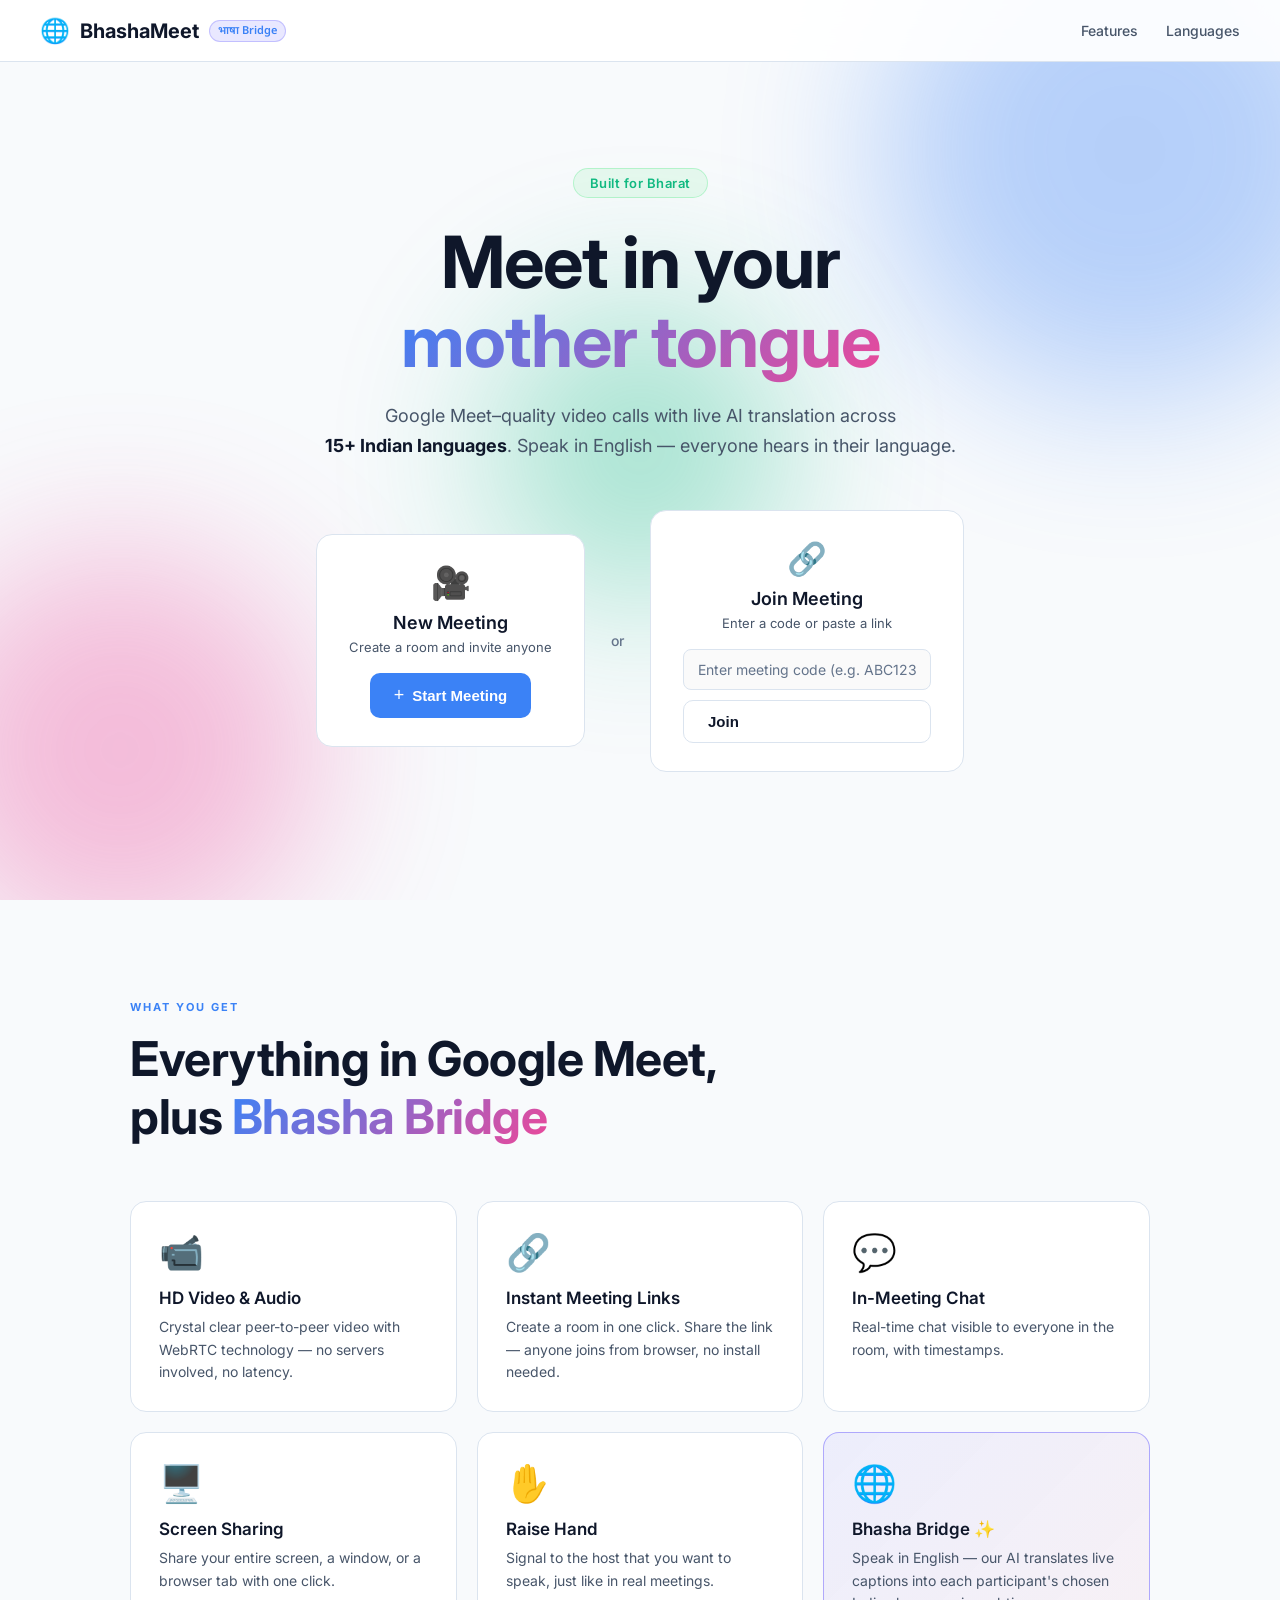
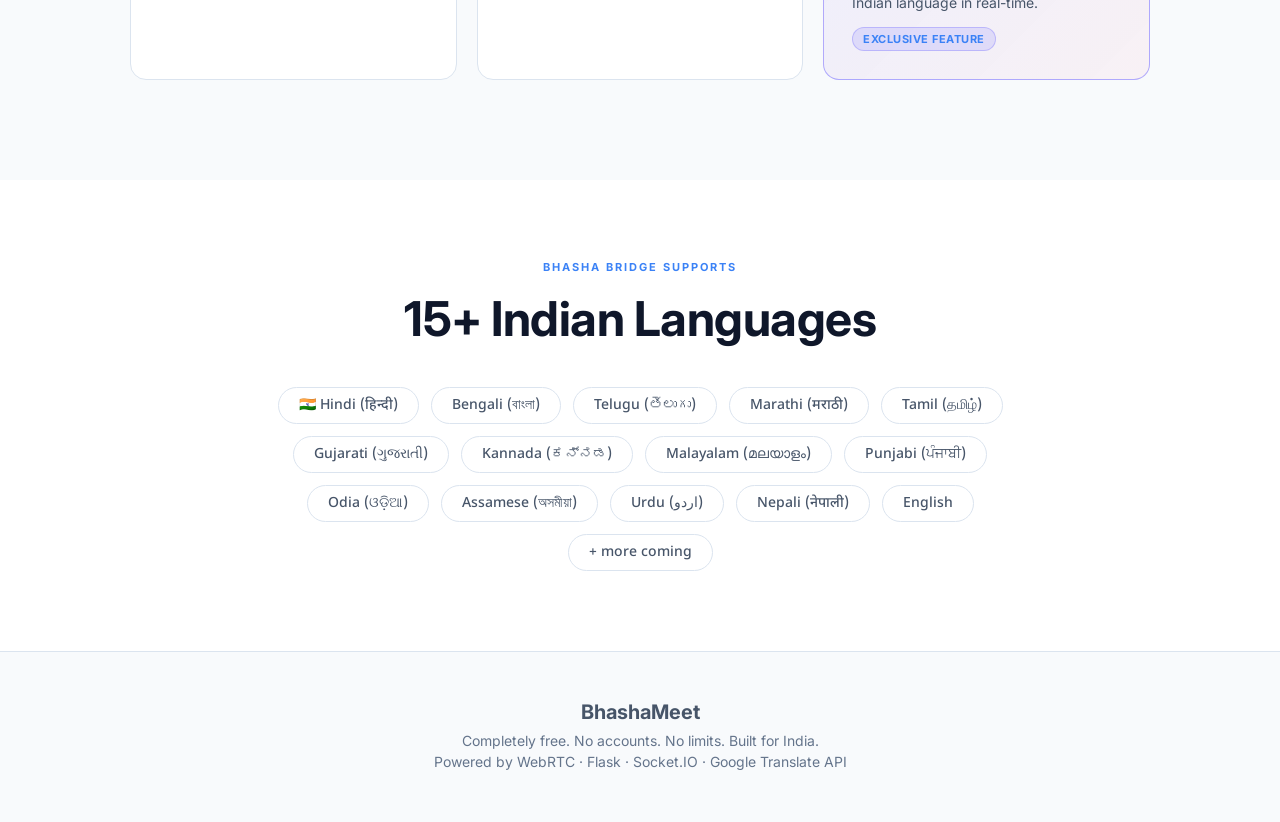
==== index.html @ 5f4cc3c0 "last final" ====
<!DOCTYPE html>
<html lang="en">
<head>
  <meta charset="UTF-8">
  <meta name="viewport" content="width=device-width, initial-scale=1.0">
  <title>BhashaMeet — भाषा Bridge Video Conferencing</title>
  <link rel="stylesheet" href="/index.css">
  <link href="https://fonts.googleapis.com/css2?family=Inter:wght@300;400;500;600;700&family=Noto+Sans+Devanagari:wght@400;600&display=swap" rel="stylesheet">
  <link rel="icon" type="image/svg+xml" href="/favicon.svg">
</head>
<body>
  <!-- Nav -->
  <nav class="navbar">
    <div class="nav-brand">
      <div class="brand-icon">🌐</div>
      <span class="brand-name">BhashaMeet</span>
      <span class="brand-tag">भाषा Bridge</span>
    </div>
    <div class="nav-links">
      <a href="#features">Features</a>
      <a href="#languages">Languages</a>
    </div>
  </nav>

  <!-- Hero -->
  <section class="hero">
    <div class="hero-bg">
      <div class="orb orb-1"></div>
      <div class="orb orb-2"></div>
      <div class="orb orb-3"></div>
    </div>
    <div class="hero-content">
      <div class="hero-badge">Built for Bharat</div>
      <h1 class="hero-title">
        Meet in your<br>
        <span class="gradient-text">mother tongue</span>
      </h1>
      <p class="hero-subtitle">
        Google Meet–quality video calls with live AI translation across<br>
        <strong>15+ Indian languages</strong>. Speak in English — everyone hears in their language.
      </p>

      <!-- Action cards -->
      <div class="action-cards">
        <div class="action-card primary">
          <div class="action-card-icon">🎥</div>
          <h3>New Meeting</h3>
          <p>Create a room and invite anyone</p>
          <button class="btn btn-primary" onclick="createMeeting()">
            <span class="btn-icon">+</span> Start Meeting
          </button>
        </div>
        <div class="action-divider">or</div>
        <div class="action-card secondary">
          <div class="action-card-icon">🔗</div>
          <h3>Join Meeting</h3>
          <p>Enter a code or paste a link</p>
          <div class="join-form">
            <input type="text" id="join-code" placeholder="Enter meeting code (e.g. ABC12345)" maxlength="20">
            <button class="btn btn-secondary" onclick="joinMeeting()">Join</button>
          </div>
        </div>
      </div>

      <!-- Loading overlay for create -->
      <div id="create-loading" class="loading-overlay" style="display:none;">
        <div class="spinner"></div>
        <p>Creating your meeting…</p>
      </div>

      <!-- Created link display -->
      <div id="meeting-created" class="meeting-created-box" style="display:none;">
        <div class="created-header">✅ Meeting Created!</div>
        <div class="created-link-row">
          <input type="text" id="meeting-link" readonly>
          <button class="btn-copy" onclick="copyLink()">📋 Copy</button>
        </div>
        <button class="btn btn-primary btn-join-now" onclick="joinCreated()">Join Now →</button>
      </div>
    </div>
  </section>

  <!-- Features -->
  <section class="features" id="features">
    <div class="section-label">WHAT YOU GET</div>
    <h2 class="section-title">Everything in Google Meet,<br>plus <span class="gradient-text">Bhasha Bridge</span></h2>
    <div class="features-grid">
      <div class="feature-card">
        <div class="feature-icon">📹</div>
        <h3>HD Video & Audio</h3>
        <p>Crystal clear peer-to-peer video with WebRTC technology — no servers involved, no latency.</p>
      </div>
      <div class="feature-card">
        <div class="feature-icon">🔗</div>
        <h3>Instant Meeting Links</h3>
        <p>Create a room in one click. Share the link — anyone joins from browser, no install needed.</p>
      </div>
      <div class="feature-card">
        <div class="feature-icon">💬</div>
        <h3>In-Meeting Chat</h3>
        <p>Real-time chat visible to everyone in the room, with timestamps.</p>
      </div>
      <div class="feature-card">
        <div class="feature-icon">🖥️</div>
        <h3>Screen Sharing</h3>
        <p>Share your entire screen, a window, or a browser tab with one click.</p>
      </div>
      <div class="feature-card">
        <div class="feature-icon">✋</div>
        <h3>Raise Hand</h3>
        <p>Signal to the host that you want to speak, just like in real meetings.</p>
      </div>
      <div class="feature-card highlight-card">
        <div class="feature-icon">🌐</div>
        <h3>Bhasha Bridge ✨</h3>
        <p>Speak in English — our AI translates live captions into each participant's chosen Indian language in real-time.</p>
        <div class="feature-badge">Exclusive Feature</div>
      </div>
    </div>
  </section>

  <!-- Languages -->
  <section class="languages-section" id="languages">
    <div class="section-label">BHASHA BRIDGE SUPPORTS</div>
    <h2 class="section-title">15+ Indian Languages</h2>
    <div class="lang-grid">
      <div class="lang-chip">🇮🇳 Hindi (हिन्दी)</div>
      <div class="lang-chip">Bengali (বাংলা)</div>
      <div class="lang-chip">Telugu (తెలుగు)</div>
      <div class="lang-chip">Marathi (मराठी)</div>
      <div class="lang-chip">Tamil (தமிழ்)</div>
      <div class="lang-chip">Gujarati (ગુજરાતી)</div>
      <div class="lang-chip">Kannada (ಕನ್ನಡ)</div>
      <div class="lang-chip">Malayalam (മലയാളം)</div>
      <div class="lang-chip">Punjabi (ਪੰਜਾਬੀ)</div>
      <div class="lang-chip">Odia (ଓଡ଼ିଆ)</div>
      <div class="lang-chip">Assamese (অসমীয়া)</div>
      <div class="lang-chip">Urdu (اردو)</div>
      <div class="lang-chip">Nepali (नेपाली)</div>
      <div class="lang-chip">English</div>
      <div class="lang-chip">+ more coming</div>
    </div>
  </section>

  <!-- Footer -->
  <footer class="footer">
    <div class="footer-brand"> BhashaMeet</div>
    <p>Completely free. No accounts. No limits. Built for India.</p>
    <p class="footer-tech">Powered by WebRTC · Flask · Socket.IO · Google Translate API</p>
  </footer>

  <script>
    let createdRoomId = null;

    async function createMeeting() {
      document.getElementById('create-loading').style.display = 'flex';
      document.getElementById('meeting-created').style.display = 'none';
      try {
        const res = await fetch('/api/create-meeting', { method: 'POST' });
        const data = await res.json();
        createdRoomId = data.room_id;
        const link = window.location.origin + data.link;
        document.getElementById('meeting-link').value = link;
        document.getElementById('create-loading').style.display = 'none';
        document.getElementById('meeting-created').style.display = 'flex';
      } catch (e) {
        alert('Failed to create meeting. Make sure the server is running.');
        document.getElementById('create-loading').style.display = 'none';
      }
    }

    function joinMeeting() {
      const code = document.getElementById('join-code').value.trim();
      if (!code) { alert('Please enter a meeting code or link.'); return; }
      // Handle full URLs and plain codes (case-insensitive)
      let roomId = code;
      if (code.includes('/meeting/')) {
        roomId = code.split('/meeting/')[1].split('/')[0];
      }
      roomId = roomId.replace(/[^A-Za-z0-9]/g, '').toUpperCase();
      if (!roomId) { alert('Please enter a valid meeting code or link.'); return; }
      window.location.href = `/meeting/${roomId}`;
    }

    function joinCreated() {
      if (createdRoomId) window.location.href = `/meeting/${createdRoomId}`;
    }

    function copyLink() {
      const input = document.getElementById('meeting-link');
      input.select();
      navigator.clipboard.writeText(input.value).then(() => {
        const btn = document.querySelector('.btn-copy');
        btn.textContent = '✅ Copied!';
        setTimeout(() => btn.textContent = '📋 Copy', 2000);
      });
    }

    document.getElementById('join-code').addEventListener('keydown', e => {
      if (e.key === 'Enter') joinMeeting();
    });
  </script>
</body>
</html>
---- index.css ----
:root {
  --bg: #f8fafc;
  --bg2: #ffffff;
  --card: #ffffff;
  --border: #dbe4ef;
  --accent: #3b82f6;
  --accent2: #ec4899;
  --accent3: #10b981;
  --text: #0f172a;
  --text2: #475569;
  --text3: #64748b;
  --radius: 16px;
  --transition: 0.2s ease;
}

*, *::before, *::after { box-sizing: border-box; margin: 0; padding: 0; }

body {
  font-family: 'Inter', sans-serif;
  background: var(--bg);
  color: var(--text);
  min-height: 100vh;
  overflow-x: hidden;
}

/* NAV */
.navbar {
  position: fixed;
  top: 0; left: 0; right: 0;
  z-index: 100;
  display: flex;
  align-items: center;
  justify-content: space-between;
  padding: 16px 40px;
  background: rgba(255,255,255,0.92);
  backdrop-filter: blur(12px);
  border-bottom: 1px solid var(--border);
}

.nav-brand { display: flex; align-items: center; gap: 10px; }
.brand-icon { font-size: 24px; }
.brand-name { font-size: 20px; font-weight: 700; color: var(--text); }
.brand-tag {
  font-size: 11px;
  font-weight: 600;
  color: var(--accent);
  background: rgba(108,99,255,0.15);
  border: 1px solid rgba(108,99,255,0.3);
  padding: 3px 8px;
  border-radius: 20px;
  font-family: 'Noto Sans Devanagari', sans-serif;
}

.nav-links { display: flex; gap: 28px; }
.nav-links a { color: var(--text2); text-decoration: none; font-size: 14px; font-weight: 500; transition: color var(--transition); }
.nav-links a:hover { color: var(--text); }

/* HERO */
.hero {
  position: relative;
  min-height: 100vh;
  display: flex;
  align-items: center;
  justify-content: center;
  padding: 120px 20px 80px;
  overflow: hidden;
}

.hero-bg { position: absolute; inset: 0; pointer-events: none; }
.orb {
  position: absolute;
  border-radius: 50%;
  filter: blur(80px);
  opacity: 0.35;
  animation: float 8s ease-in-out infinite;
}
.orb-1 { width: 500px; height: 500px; background: var(--accent); top: -100px; right: -100px; animation-delay: 0s; }
.orb-2 { width: 400px; height: 400px; background: var(--accent2); bottom: -50px; left: -80px; animation-delay: 3s; }
.orb-3 { width: 300px; height: 300px; background: var(--accent3); top: 50%; left: 50%; transform: translate(-50%,-50%); animation-delay: 6s; }

@keyframes float { 0%,100%{transform:translateY(0)} 50%{transform:translateY(-30px)} }

.hero-content {
  position: relative;
  z-index: 1;
  text-align: center;
  max-width: 780px;
  width: 100%;
}

.hero-badge {
  display: inline-flex;
  align-items: center;
  gap: 6px;
  font-size: 13px;
  font-weight: 600;
  color: var(--accent3);
  background: rgba(67,233,123,0.1);
  border: 1px solid rgba(67,233,123,0.3);
  padding: 6px 16px;
  border-radius: 30px;
  margin-bottom: 24px;
  letter-spacing: 0.5px;
}

.hero-title {
  font-size: clamp(40px, 7vw, 72px);
  font-weight: 700;
  line-height: 1.1;
  margin-bottom: 20px;
  letter-spacing: -1px;
}

.gradient-text {
  background: linear-gradient(135deg, var(--accent), var(--accent2));
  -webkit-background-clip: text;
  -webkit-text-fill-color: transparent;
  background-clip: text;
}

.hero-subtitle {
  font-size: 18px;
  color: var(--text2);
  line-height: 1.7;
  margin-bottom: 48px;
}
.hero-subtitle strong { color: var(--text); }

/* ACTION CARDS */
.action-cards {
  display: flex;
  align-items: center;
  justify-content: center;
  gap: 16px;
  flex-wrap: wrap;
}

.action-card {
  background: var(--card);
  border: 1px solid var(--border);
  border-radius: var(--radius);
  padding: 28px 32px;
  text-align: center;
  min-width: 260px;
  transition: transform var(--transition), border-color var(--transition);
}
.action-card:hover { transform: translateY(-4px); border-color: var(--accent); }
.action-card-icon { font-size: 32px; margin-bottom: 10px; }
.action-card h3 { font-size: 18px; font-weight: 600; margin-bottom: 6px; }
.action-card p { font-size: 13px; color: var(--text2); margin-bottom: 18px; }

.action-divider { color: var(--text3); font-size: 14px; font-weight: 500; padding: 10px; }

.btn {
  display: inline-flex;
  align-items: center;
  gap: 8px;
  font-size: 15px;
  font-weight: 600;
  padding: 12px 24px;
  border-radius: 10px;
  border: none;
  cursor: pointer;
  transition: all var(--transition);
  text-decoration: none;
}
.btn-icon { font-size: 18px; font-weight: 300; }
.btn-primary { background: var(--accent); color: white; }
.btn-primary:hover { background: #5a52e0; transform: translateY(-2px); }
.btn-secondary {
  background: transparent;
  border: 1px solid var(--border);
  color: var(--text);
}
.btn-secondary:hover { border-color: var(--accent); background: rgba(59,130,246,0.08); }

.join-form { display: flex; flex-direction: column; gap: 10px; }
.join-form input {
  padding: 11px 14px;
  border-radius: 8px;
  border: 1px solid var(--border);
  background: rgba(15,23,42,0.02);
  color: var(--text);
  font-size: 14px;
  outline: none;
  transition: border-color var(--transition);
  font-family: inherit;
}
.join-form input:focus { border-color: var(--accent); }
.join-form input::placeholder { color: var(--text3); }

.loading-overlay {
  display: flex;
  align-items: center;
  justify-content: center;
  gap: 12px;
  padding: 20px;
  color: var(--text2);
}
.spinner {
  width: 22px; height: 22px;
  border: 2px solid var(--border);
  border-top-color: var(--accent);
  border-radius: 50%;
  animation: spin 0.8s linear infinite;
}
@keyframes spin { to { transform: rotate(360deg); } }

.meeting-created-box {
  flex-direction: column;
  align-items: center;
  gap: 12px;
  background: rgba(67,233,123,0.06);
  border: 1px solid rgba(67,233,123,0.25);
  border-radius: var(--radius);
  padding: 20px 24px;
  margin-top: 24px;
  animation: slideUp 0.3s ease;
}
@keyframes slideUp { from { opacity:0; transform:translateY(10px); } to { opacity:1; transform:translateY(0); } }

.created-header { font-size: 16px; font-weight: 600; color: var(--accent3); }
.created-link-row { display: flex; gap: 8px; width: 100%; max-width: 500px; }
.created-link-row input {
  flex: 1;
  padding: 10px 14px;
  border-radius: 8px;
  border: 1px solid var(--border);
  background: rgba(15,23,42,0.02);
  color: var(--text);
  font-size: 13px;
  outline: none;
  font-family: monospace;
}
.btn-copy {
  padding: 10px 16px;
  border-radius: 8px;
  border: 1px solid var(--border);
  background: var(--card);
  color: var(--text);
  cursor: pointer;
  font-size: 13px;
  font-weight: 600;
  transition: all var(--transition);
}
.btn-copy:hover { border-color: var(--accent); }
.btn-join-now { margin-top: 4px; }

/* FEATURES */
.features {
  padding: 100px 40px;
  max-width: 1100px;
  margin: 0 auto;
}
.section-label {
  font-size: 11px;
  font-weight: 700;
  letter-spacing: 2px;
  color: var(--accent);
  margin-bottom: 16px;
  text-transform: uppercase;
}
.section-title {
  font-size: clamp(28px, 4vw, 48px);
  font-weight: 700;
  line-height: 1.2;
  margin-bottom: 56px;
  letter-spacing: -0.5px;
}

.features-grid {
  display: grid;
  grid-template-columns: repeat(auto-fit, minmax(300px, 1fr));
  gap: 20px;
}

.feature-card {
  background: var(--card);
  border: 1px solid var(--border);
  border-radius: var(--radius);
  padding: 28px;
  transition: transform var(--transition), border-color var(--transition);
  position: relative;
  overflow: hidden;
}
.feature-card:hover { transform: translateY(-4px); border-color: var(--accent); }
.feature-icon { font-size: 36px; margin-bottom: 14px; }
.feature-card h3 { font-size: 17px; font-weight: 600; margin-bottom: 8px; }
.feature-card p { font-size: 14px; color: var(--text2); line-height: 1.6; }

.highlight-card {
  border-color: rgba(108,99,255,0.5);
  background: linear-gradient(135deg, rgba(108,99,255,0.08), rgba(255,101,132,0.06));
}
.feature-badge {
  display: inline-block;
  margin-top: 12px;
  font-size: 11px;
  font-weight: 700;
  color: var(--accent);
  background: rgba(108,99,255,0.15);
  padding: 4px 10px;
  border-radius: 20px;
  border: 1px solid rgba(108,99,255,0.3);
  text-transform: uppercase;
  letter-spacing: 0.5px;
}

/* LANGUAGES */
.languages-section {
  padding: 80px 40px;
  background: var(--bg2);
  text-align: center;
}
.languages-section .section-title { margin-bottom: 40px; }

.lang-grid {
  display: flex;
  flex-wrap: wrap;
  gap: 12px;
  justify-content: center;
  max-width: 800px;
  margin: 0 auto;
}

.lang-chip {
  background: var(--card);
  border: 1px solid var(--border);
  border-radius: 30px;
  padding: 8px 20px;
  font-size: 14px;
  font-weight: 500;
  color: var(--text2);
  transition: all var(--transition);
  font-family: 'Noto Sans Devanagari', 'Inter', sans-serif;
}
.lang-chip:hover { border-color: var(--accent); color: var(--text); background: rgba(108,99,255,0.08); }

/* FOOTER */
.footer {
  padding: 48px 40px;
  text-align: center;
  border-top: 1px solid var(--border);
  color: var(--text3);
}
.footer-brand { font-size: 20px; font-weight: 700; color: var(--text2); margin-bottom: 8px; }
.footer p { font-size: 14px; margin-bottom: 4px; }
.footer-tech { font-size: 12px; color: var(--text3); margin-top: 4px; }

/* RESPONSIVE */
@media (max-width: 600px) {
  .navbar { padding: 12px 16px; }
  .hero { padding: 100px 16px 60px; }
  .features, .languages-section { padding: 60px 16px; }
  .action-card { min-width: 100%; }
  .action-divider { display: none; }
  .created-link-row { flex-direction: column; }
}
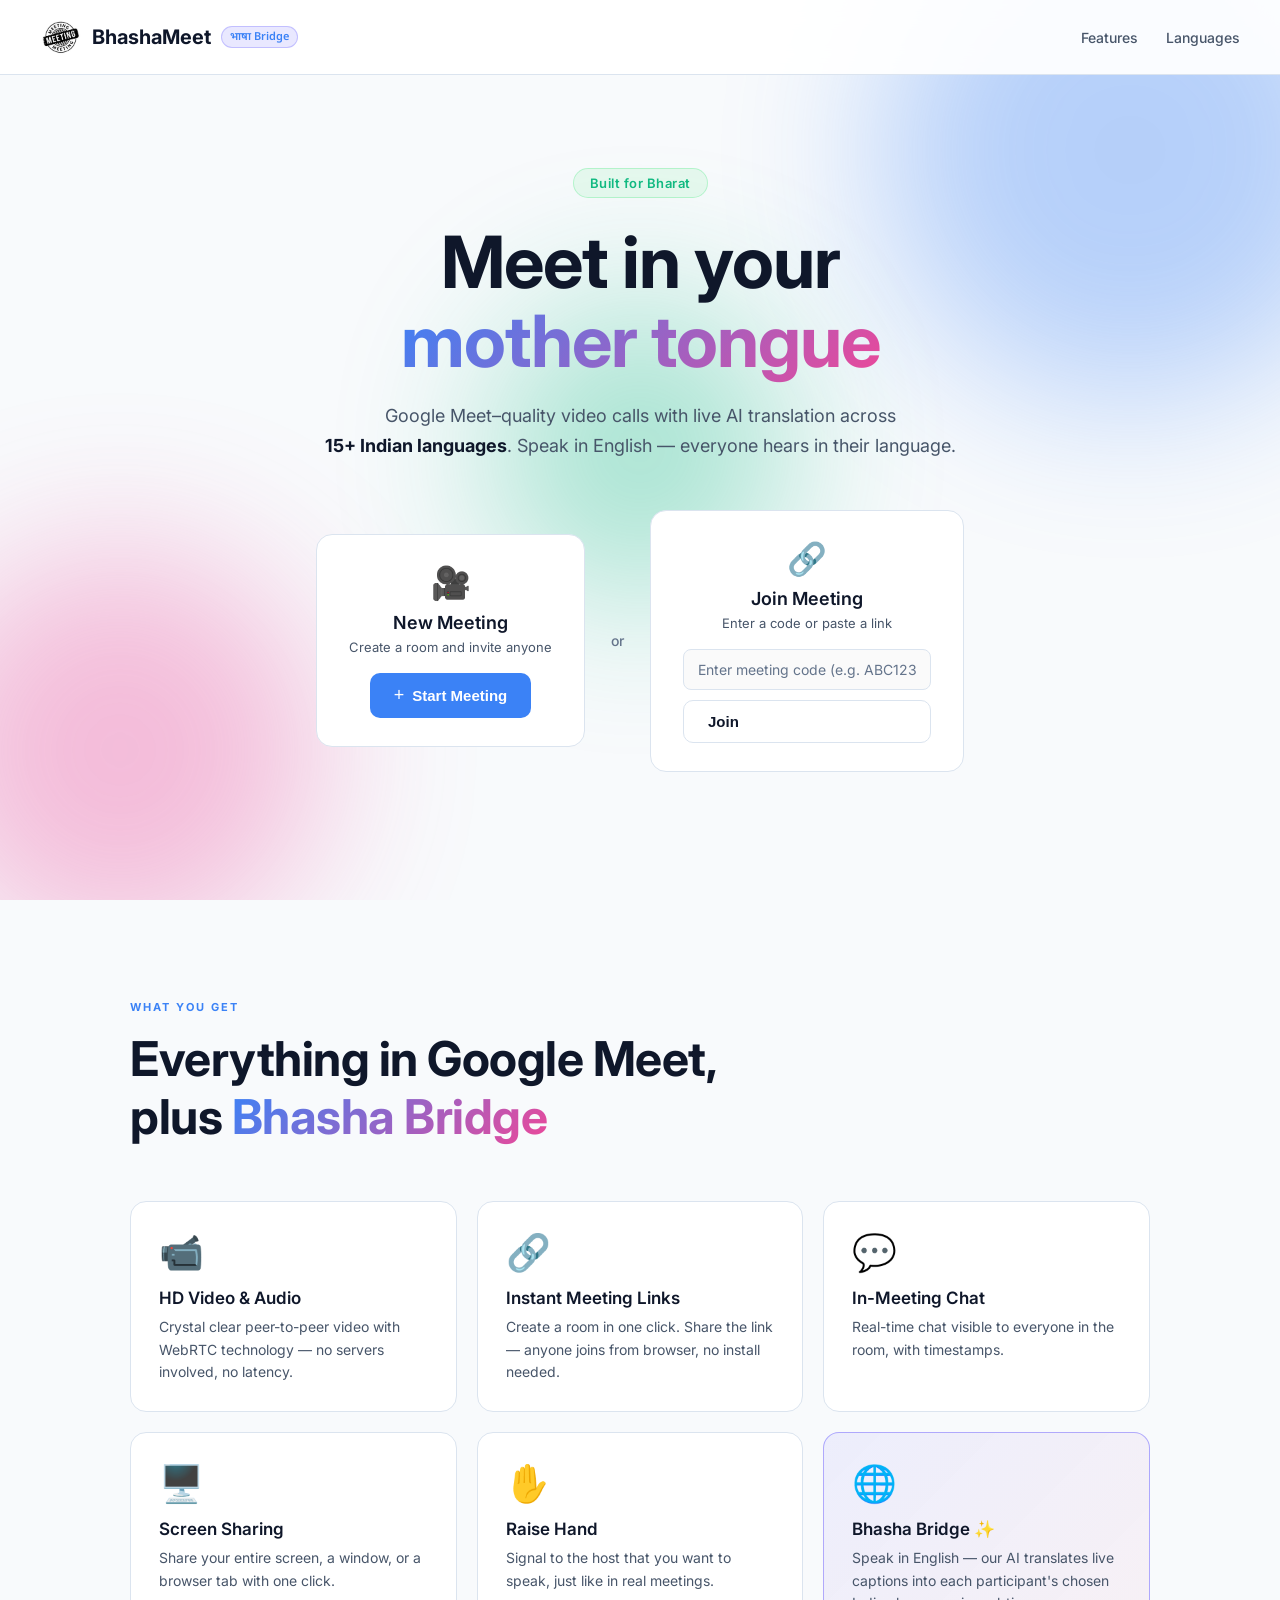
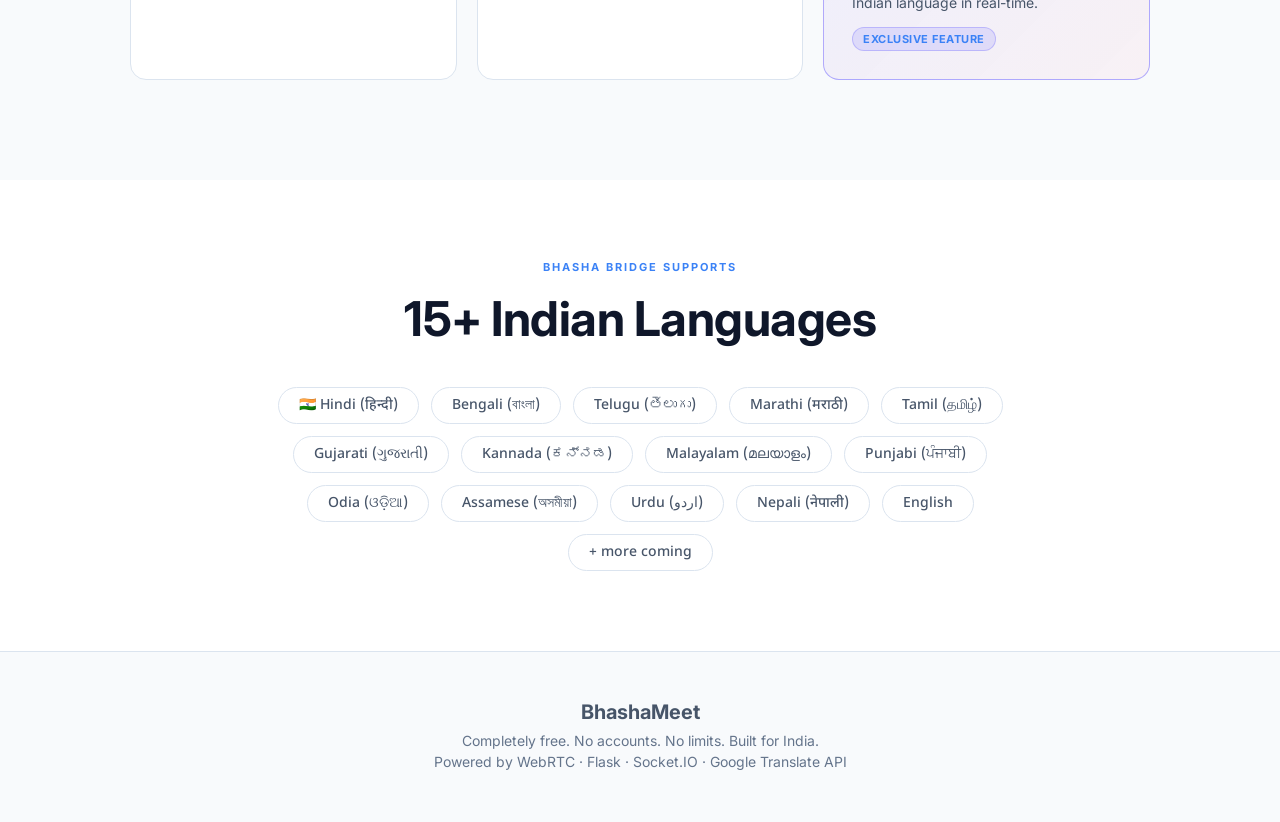
==== commit 6a5ebec0: "final" ====
--- a/index.html
+++ b/index.html
@@ -12,7 +12,7 @@
   <!-- Nav -->
   <nav class="navbar">
     <div class="nav-brand">
-      <div class="brand-icon">🌐</div>
+      <div class="brand-icon"><img src="/download.jpeg" alt="BhashaMeet logo"></div>
       <span class="brand-name">BhashaMeet</span>
       <span class="brand-tag">भाषा Bridge</span>
     </div>
--- a/index.css
+++ b/index.css
@@ -38,7 +38,19 @@
 }
 
 .nav-brand { display: flex; align-items: center; gap: 10px; }
-.brand-icon { font-size: 24px; }
+.brand-icon {
+  width: 42px;
+  height: 42px;
+  display: flex;
+  align-items: center;
+  justify-content: center;
+}
+.brand-icon img {
+  width: 100%;
+  height: 100%;
+  object-fit: contain;
+  border-radius: 10px;
+}
 .brand-name { font-size: 20px; font-weight: 700; color: var(--text); }
 .brand-tag {
   font-size: 11px;
